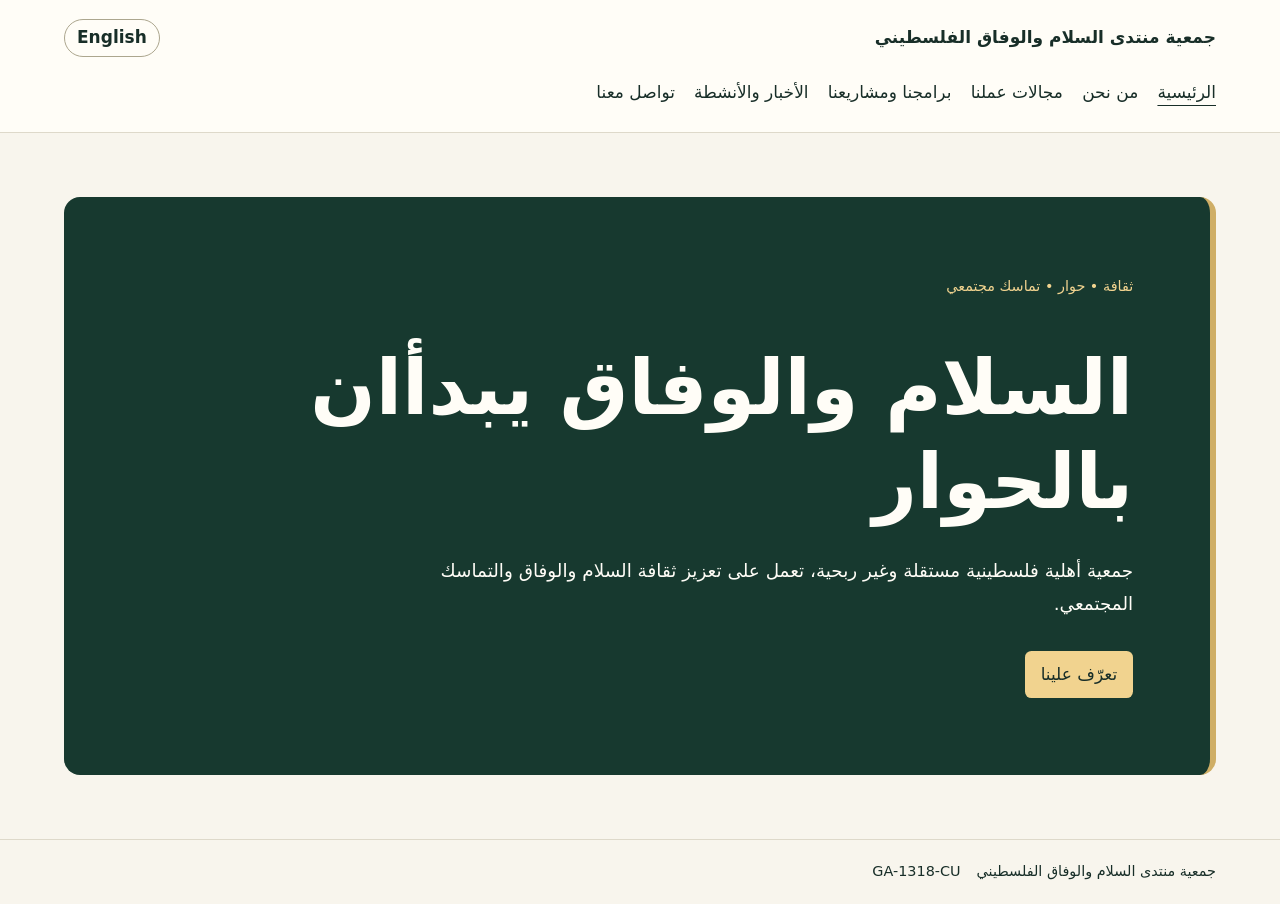
==== index.html @ 1ca6fe99 "Add files via upload" ====
<!doctype html>
<html lang="ar" dir="rtl"><head><meta charset="utf-8"><meta name="viewport" content="width=device-width,initial-scale=1"><title>الرئيسية | جمعية منتدى السلام والوفاق الفلسطيني</title><link rel="stylesheet" href="style.css"></head>
<body><header><div class="brand"><a href="index.html">جمعية منتدى السلام والوفاق الفلسطيني</a><a class="lang" href="en-index.html" lang="en">English</a></div><nav><a href="index.html" aria-current="page">الرئيسية</a><a href="about.html">من نحن</a><a href="work.html">مجالات عملنا</a><a href="programs.html">برامجنا ومشاريعنا</a><a href="news.html">الأخبار والأنشطة</a><a href="contact.html">تواصل معنا</a></nav></header>
<main><section><div class="eyebrow">ثقافة • حوار • تماسك مجتمعي</div><h1>السلام والوفاق يبدأان بالحوار</h1><p>جمعية أهلية فلسطينية مستقلة وغير ربحية، تعمل على تعزيز ثقافة السلام والوفاق والتماسك المجتمعي.</p><a class="button" href="about.html">تعرّف علينا</a></section></main>
<footer>جمعية منتدى السلام والوفاق الفلسطيني <span dir="ltr">GA-1318-CU</span></footer></body></html>
---- style.css ----
*{box-sizing:border-box}body{margin:0;background:#f8f5ed;color:#182e28;font:17px/1.75 system-ui,Arial,sans-serif;min-height:100vh;display:flex;flex-direction:column}a{color:inherit}header,footer{padding:1.2rem max(5vw,1rem)}header{background:#fffdf7;border-bottom:1px solid #ded9ca}.brand{display:flex;justify-content:space-between;gap:1rem;align-items:center;font-weight:750}.brand a,nav a,.button{text-decoration:none}nav{display:flex;flex-wrap:wrap;gap:.3rem 1.2rem;margin-top:1rem}nav a{padding:.3rem 0}nav a[aria-current],nav a:hover{text-decoration:underline;text-underline-offset:.4em}.lang{border:1px solid #aca68e;padding:.2rem .75rem;border-radius:3rem}main{flex:1;padding:clamp(1rem,5vw,5rem)}section{padding:clamp(1.5rem,6vw,6rem);border-radius:1rem;background:#17392f;color:#fffdf7;border-inline-start:6px solid #cfae66}.eyebrow{color:#f1d38f;font-size:.9rem}h1{font-size:clamp(2.25rem,6vw,5rem);line-height:1.22;margin:.55em 0 .35em;max-width:20ch}p{max-width:60ch;font-size:1.15rem}.button{display:inline-block;background:#f1d38f;color:#182e28;padding:.55rem 1rem;border-radius:.4rem;overflow-wrap:anywhere;margin-top:.8rem}footer{border-top:1px solid #ded9ca;display:flex;flex-wrap:wrap;gap:.4rem 1rem;font-size:.9rem}
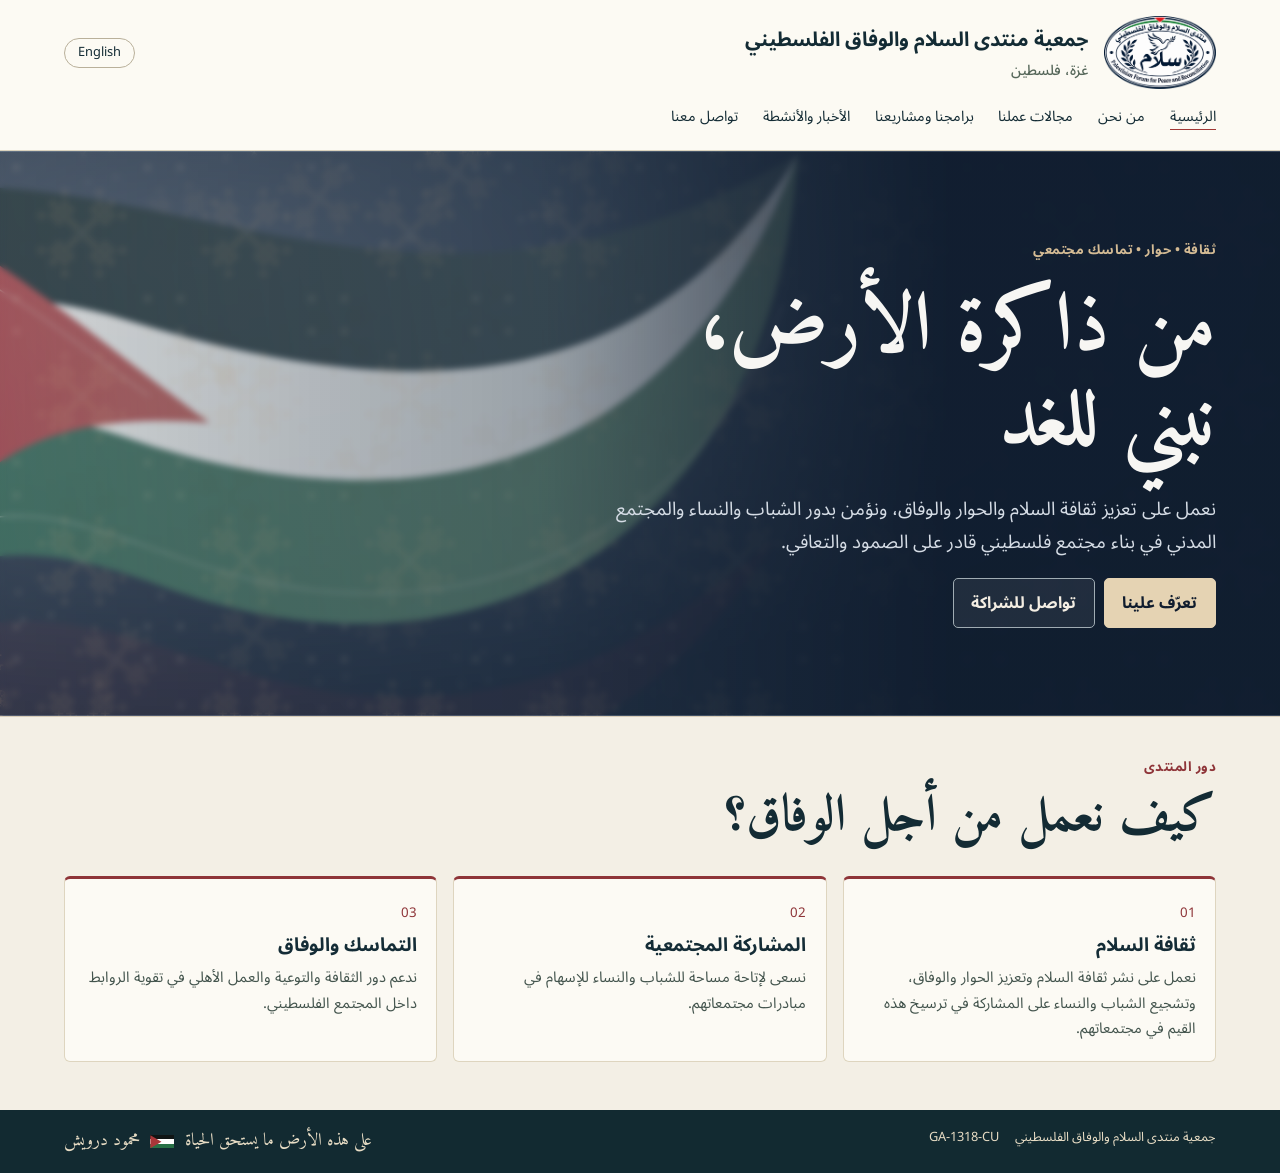
==== commit be8ca9d5: "Add files via upload" ====
--- a/index.html
+++ b/index.html
@@ -1,5 +1,5 @@
 <!doctype html>
-<html lang="ar" dir="rtl"><head><meta charset="utf-8"><meta name="viewport" content="width=device-width,initial-scale=1"><title>الرئيسية | جمعية منتدى السلام والوفاق الفلسطيني</title><link rel="stylesheet" href="style.css"></head>
-<body><header><div class="brand"><a href="index.html">جمعية منتدى السلام والوفاق الفلسطيني</a><a class="lang" href="en-index.html" lang="en">English</a></div><nav><a href="index.html" aria-current="page">الرئيسية</a><a href="about.html">من نحن</a><a href="work.html">مجالات عملنا</a><a href="programs.html">برامجنا ومشاريعنا</a><a href="news.html">الأخبار والأنشطة</a><a href="contact.html">تواصل معنا</a></nav></header>
-<main><section><div class="eyebrow">ثقافة • حوار • تماسك مجتمعي</div><h1>السلام والوفاق يبدأان بالحوار</h1><p>جمعية أهلية فلسطينية مستقلة وغير ربحية، تعمل على تعزيز ثقافة السلام والوفاق والتماسك المجتمعي.</p><a class="button" href="about.html">تعرّف علينا</a></section></main>
-<footer>جمعية منتدى السلام والوفاق الفلسطيني <span dir="ltr">GA-1318-CU</span></footer></body></html>+<html lang="ar" dir="rtl"><head><link rel="icon" href="logo.png"><meta charset="utf-8"><meta name="viewport" content="width=device-width,initial-scale=1"><title>الرئيسية | جمعية منتدى السلام والوفاق الفلسطيني</title><link rel="stylesheet" href="style.css"></head>
+<body><header><div class="brand"><a href="index.html" class="identity"><img src="logo.png" alt=""><span>جمعية منتدى السلام والوفاق الفلسطيني<small>غزة، فلسطين</small></span></a><a class="lang" href="en-index.html" lang="en">English</a></div><nav><a href="index.html" aria-current="page">الرئيسية</a><a href="about.html">من نحن</a><a href="work.html">مجالات عملنا</a><a href="programs.html">برامجنا ومشاريعنا</a><a href="news.html">الأخبار والأنشطة</a><a href="contact.html">تواصل معنا</a></nav></header>
+<main><section class="hero home"><div class="weave" aria-hidden="true"></div><div class="hero-copy"><div class="eyebrow">ثقافة • حوار • تماسك مجتمعي</div><h1>من ذاكرة الأرض، نبني للغد</h1><p>نعمل على تعزيز ثقافة السلام والحوار والوفاق، ونؤمن بدور الشباب والنساء والمجتمع المدني في بناء مجتمع فلسطيني قادر على الصمود والتعافي.</p><a class="button" href="about.html">تعرّف علينا</a><a class="button secondary" href="contact.html">تواصل للشراكة</a></div><div class="flag-art" aria-hidden="true"></div></section><section class="details"><div class="kicker">دور المنتدى</div><h2>كيف نعمل من أجل الوفاق؟</h2><div class="grid"><article><small>01</small><h3>ثقافة السلام</h3><p>نعمل على نشر ثقافة السلام وتعزيز الحوار والوفاق، وتشجيع الشباب والنساء على المشاركة في ترسيخ هذه القيم في مجتمعاتهم.</p></article><article><small>02</small><h3>المشاركة المجتمعية</h3><p>نسعى لإتاحة مساحة للشباب والنساء للإسهام في مبادرات مجتمعاتهم.</p></article><article><small>03</small><h3>التماسك والوفاق</h3><p>ندعم دور الثقافة والتوعية والعمل الأهلي في تقوية الروابط داخل المجتمع الفلسطيني.</p></article></div></section></main>
+<footer>جمعية منتدى السلام والوفاق الفلسطيني <span dir="ltr">GA-1318-CU</span><span class="footer-quote" lang="ar" dir="rtl"><span>على هذه الأرض ما يستحق الحياة</span><span class="flag" role="img" aria-label="علم فلسطين"></span><span>محمود درويش</span></span></footer></body></html>
--- a/style.css
+++ b/style.css
@@ -1 +1,9 @@
-*{box-sizing:border-box}body{margin:0;background:#f8f5ed;color:#182e28;font:17px/1.75 system-ui,Arial,sans-serif;min-height:100vh;display:flex;flex-direction:column}a{color:inherit}header,footer{padding:1.2rem max(5vw,1rem)}header{background:#fffdf7;border-bottom:1px solid #ded9ca}.brand{display:flex;justify-content:space-between;gap:1rem;align-items:center;font-weight:750}.brand a,nav a,.button{text-decoration:none}nav{display:flex;flex-wrap:wrap;gap:.3rem 1.2rem;margin-top:1rem}nav a{padding:.3rem 0}nav a[aria-current],nav a:hover{text-decoration:underline;text-underline-offset:.4em}.lang{border:1px solid #aca68e;padding:.2rem .75rem;border-radius:3rem}main{flex:1;padding:clamp(1rem,5vw,5rem)}section{padding:clamp(1.5rem,6vw,6rem);border-radius:1rem;background:#17392f;color:#fffdf7;border-inline-start:6px solid #cfae66}.eyebrow{color:#f1d38f;font-size:.9rem}h1{font-size:clamp(2.25rem,6vw,5rem);line-height:1.22;margin:.55em 0 .35em;max-width:20ch}p{max-width:60ch;font-size:1.15rem}.button{display:inline-block;background:#f1d38f;color:#182e28;padding:.55rem 1rem;border-radius:.4rem;overflow-wrap:anywhere;margin-top:.8rem}footer{border-top:1px solid #ded9ca;display:flex;flex-wrap:wrap;gap:.4rem 1rem;font-size:.9rem}
+@import url('https://fonts.googleapis.com/css2?family=Amiri:wght@700&family=Noto+Sans+Arabic:wght@400;500;600;700&display=swap');
+*{box-sizing:border-box}body{margin:0;background:#f3efe5;color:#132b34;font:16px/1.75 'Noto Sans Arabic',Tahoma,Arial,sans-serif;min-height:100vh;display:flex;flex-direction:column}a{color:inherit}a:focus-visible{outline:3px solid #c18e43;outline-offset:4px}header,footer{padding:1rem max(5vw,1rem)}header{background:#fcfaf3;border-bottom:1px solid #dbd3be}.brand,.identity{display:flex;align-items:center;gap:1rem}.brand{justify-content:space-between}.identity{font-size:clamp(.85rem,2vw,1.24rem);font-weight:700}.identity img{width:clamp(70px,9vw,112px);height:auto}.identity small{display:block;font-size:.72em;color:#56675a;font-weight:500}.brand a,nav a,.button{text-decoration:none}nav{display:flex;flex-wrap:wrap;gap:.2rem 1.55rem;margin-top:.7rem;font-size:.9rem}nav a{padding:.25rem 0}nav a[aria-current],nav a:hover{text-decoration:underline;text-decoration-color:#a13835;text-underline-offset:.55em}.lang{border:1px solid #b9b09a;padding:.18rem .8rem;border-radius:3rem;font-size:.8rem}main{flex:1}.hero{position:relative;isolation:isolate;overflow:hidden;display:grid;grid-template-columns:minmax(0,1.55fr) minmax(0,.65fr);align-items:center;gap:clamp(1rem,5vw,6rem);padding:clamp(2rem,6vw,6rem) max(5vw,1rem);min-height:410px;color:#fffaf0;background:radial-gradient(ellipse at 20% 12%,#466254 0%,transparent 53%),linear-gradient(125deg,#112933,#142e2e 54%,#111c28)}.hero.home{min-height:500px}.weave{position:absolute;z-index:-1;inset:0;background:url('tatreez.svg') center/164px;opacity:.23;mask-image:linear-gradient(90deg,#000 0%,#000 25%,transparent 74%)}[dir=ltr] .weave{transform:scaleX(-1)}.hero-copy{position:relative}.eyebrow,.kicker{font-size:.83rem;font-weight:700;letter-spacing:.035em}.eyebrow{color:#eac591}h1,h2,h3,p{margin:0}h1,h2{font-family:Georgia,serif;line-height:1.16}[dir=rtl] h1,[dir=rtl] h2{font-family:Amiri,'Times New Roman',serif}h1{font-size:clamp(2.8rem,6.4vw,6.5rem);margin:.25em 0;max-width:16ch}h2{font-size:clamp(2rem,4vw,3.6rem);margin:.18em 0 .55em}.hero p{max-width:56ch;color:#eeeee2;font-size:clamp(.95rem,1.55vw,1.17rem)}.button{display:inline-block;background:#edcb94;color:#162b32;padding:.62rem 1.1rem;border:1px solid #edcb94;border-radius:5px;margin:1.25rem 0 0;margin-inline-end:.55rem;font-weight:700;overflow-wrap:anywhere}.button.secondary{background:#ffffff10;color:#fffaf0}.glass{justify-self:center;width:min(100%,325px);padding:2rem;border-radius:12px;background:linear-gradient(140deg,#ffffff32,#ffffff0d);border:1px solid #ffffff66;box-shadow:0 20px 55px #0004;backdrop-filter:blur(3px);transform:rotate(-4deg);text-align:center}.glass strong,.glass span{display:block}.glass strong{font:700 clamp(2rem,4.8vw,4.8rem)/1.35 Georgia,serif}[dir=rtl] .glass strong{font-family:Amiri,'Times New Roman',serif}.glass span{color:#f4dab1;font-size:.82rem}.flag{position:relative;width:44px;height:24px;margin:0 auto .7rem;background:linear-gradient(#101515 33.33%,#fff 33.33% 66.66%,#297147 66.66%)}.flag:after{content:'';position:absolute;inset:0;background:#a93639;clip-path:polygon(0 0,46% 50%,0 100%)}.details{padding:2.4rem max(5vw,1rem) 3rem}.kicker,article small{color:#8e3438}.grid{display:grid;grid-template-columns:repeat(auto-fit,minmax(min(100%,240px),1fr));gap:1rem}.grid article{background:#fcfaf4;border:1px solid #ded5bf;border-top:3px solid #a38a61;padding:1.2rem;border-radius:6px}.grid h3{margin:.2rem 0;color:#142c36}.grid p{font-size:.92rem;color:#43544d}footer{background:#122a31;color:#e8ddc5;display:flex;flex-wrap:wrap;gap:.4rem 1rem;font-size:.8rem}@media(max-width:690px){.hero{grid-template-columns:1fr;gap:1.5rem}.hero.home{min-height:0}.glass{justify-self:start;transform:none;padding:.8rem 1rem;max-width:220px}.glass strong{font-size:2rem}.weave{mask-image:none;opacity:.13}nav{gap:.15rem .85rem}}
+/* The Palestinian flag is expressed as fabric across the opening section. */
+.hero{background:#efe8db;color:#152c30;grid-template-columns:minmax(0,1.12fr) minmax(0,.95fr);gap:0;padding-block:clamp(2rem,5vw,5rem)}.hero-copy{z-index:1}.hero p{color:#3b514b}.eyebrow{color:#8e3438}.button{background:#183d34;border-color:#183d34;color:#fffaf0}.button.secondary{background:#fff9;color:#183d34;border-color:#577062}.flag-art{position:relative;align-self:stretch;min-height:330px;background:url('flag-ribbons.svg') no-repeat center/contain;margin-inline-end:-5vw}.flag-art::after{content:'';position:absolute;inset:5% 0 2%;background:url('tatreez.svg') center/140px;mix-blend-mode:multiply;opacity:.28;mask-image:linear-gradient(135deg,transparent,#000 38%,transparent 90%);pointer-events:none}.weave{opacity:.23;mask-image:none;background-position:top left}.details{border-top:1px solid #d9cdb8}.grid article{border-top-color:#8e3438}[dir=ltr] .flag-art{transform:scaleX(-1)}@media(max-width:690px){.hero{grid-template-columns:1fr}.flag-art{min-height:180px;margin-inline-end:0}}
+.hero{background:radial-gradient(ellipse at 15% 20%,#465363,#101c2e 70%);color:#f7f6f3;isolation:isolate}.hero-copy{padding-block:1.5rem}.hero p{color:#d5dce5}.eyebrow{color:#d4bb94}.flag-art{position:absolute;inset:-15% auto -25% -9%;width:75%;z-index:-2;margin:0;background-size:contain;opacity:.9;transform:rotate(-10deg)}[dir=ltr] .flag-art{inset:-15% -9% -25% auto;transform:scaleX(-1) rotate(-10deg)}.hero::after{content:'';position:absolute;inset:0;z-index:-1;background:linear-gradient(90deg,#8190a23b,#34465a70 42%,#111e30f5 74%);backdrop-filter:blur(3px);border-block:1px solid #b5c7da40;pointer-events:none}[dir=ltr] .hero::after{background:linear-gradient(270deg,#8190a23b,#34465a70 42%,#111e30f5 74%)}.button{background:#e5d3b3;border-color:#e5d3b3;color:#101c2e}.button.secondary{color:#f4eee3;background:#ffffff12;border-color:#a0acb3}@media(max-width:690px){.flag-art,[dir=ltr] .flag-art{width:140%;opacity:.48}.hero::after,[dir=ltr] .hero::after{background:#1825389c}}
+.footer-quote{margin-inline-start:auto;font-size:1.1rem;font-family:Amiri,"Times New Roman",serif}
+.footer-quote .flag{display:inline-block;vertical-align:middle;width:24px;height:13px;margin:0 .45em}
+
+.footer-quote{display:inline-flex;align-items:center;flex-wrap:wrap;gap:.65rem}.footer-quote .flag{flex:0 0 24px;margin:0}
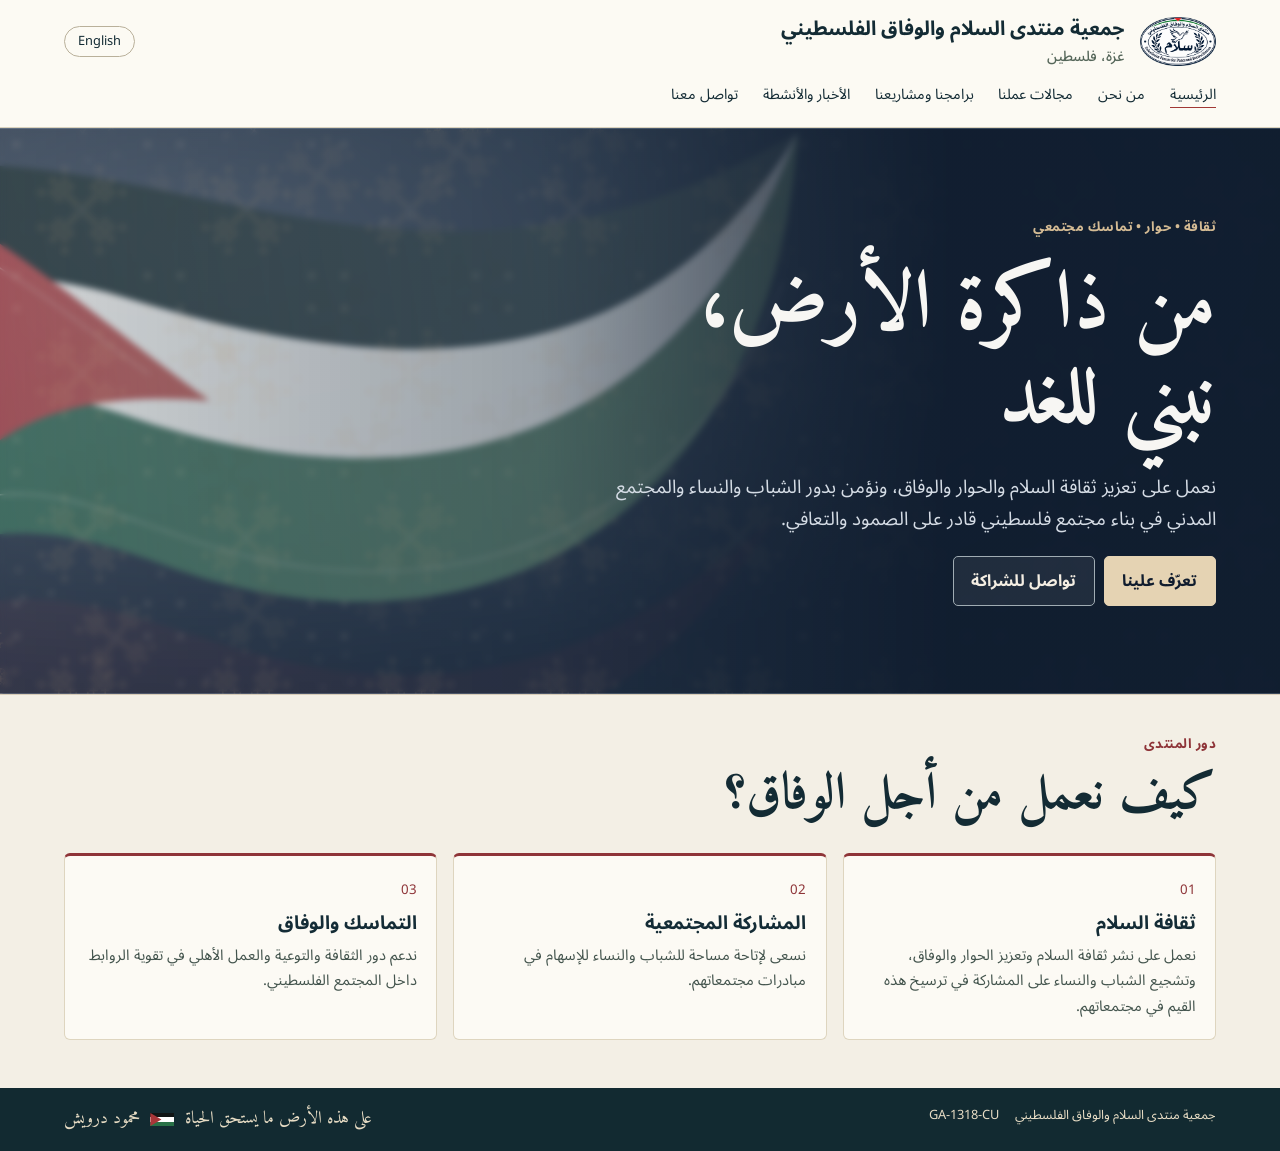
==== commit 573b13a7: "Add files via upload" ====
--- a/index.html
+++ b/index.html
@@ -1,5 +1,5 @@
 <!doctype html>
-<html lang="ar" dir="rtl"><head><link rel="icon" href="logo.png"><meta charset="utf-8"><meta name="viewport" content="width=device-width,initial-scale=1"><title>الرئيسية | جمعية منتدى السلام والوفاق الفلسطيني</title><link rel="stylesheet" href="style.css"></head>
-<body><header><div class="brand"><a href="index.html" class="identity"><img src="logo.png" alt=""><span>جمعية منتدى السلام والوفاق الفلسطيني<small>غزة، فلسطين</small></span></a><a class="lang" href="en-index.html" lang="en">English</a></div><nav><a href="index.html" aria-current="page">الرئيسية</a><a href="about.html">من نحن</a><a href="work.html">مجالات عملنا</a><a href="programs.html">برامجنا ومشاريعنا</a><a href="news.html">الأخبار والأنشطة</a><a href="contact.html">تواصل معنا</a></nav></header>
+<html lang="ar" dir="rtl"><head><link rel="icon" href="logo.png"><meta charset="utf-8"><meta name="viewport" content="width=device-width,initial-scale=1"><title>الرئيسية | جمعية منتدى السلام والوفاق الفلسطيني</title><link rel="stylesheet" href="pfpr-theme-v2.css"></head>
+<body><header><div class="brand"><a href="index.html" class="identity"><img src="logo.png" alt="" width="76" style="width:76px;max-width:100%;height:auto"><span>جمعية منتدى السلام والوفاق الفلسطيني<small style="display:block">غزة، فلسطين</small></span></a><a class="lang" href="en-index.html" lang="en">English</a></div><nav><a href="index.html" aria-current="page">الرئيسية</a><a href="about.html">من نحن</a><a href="work.html">مجالات عملنا</a><a href="programs.html">برامجنا ومشاريعنا</a><a href="news.html">الأخبار والأنشطة</a><a href="contact.html">تواصل معنا</a></nav></header>
 <main><section class="hero home"><div class="weave" aria-hidden="true"></div><div class="hero-copy"><div class="eyebrow">ثقافة • حوار • تماسك مجتمعي</div><h1>من ذاكرة الأرض، نبني للغد</h1><p>نعمل على تعزيز ثقافة السلام والحوار والوفاق، ونؤمن بدور الشباب والنساء والمجتمع المدني في بناء مجتمع فلسطيني قادر على الصمود والتعافي.</p><a class="button" href="about.html">تعرّف علينا</a><a class="button secondary" href="contact.html">تواصل للشراكة</a></div><div class="flag-art" aria-hidden="true"></div></section><section class="details"><div class="kicker">دور المنتدى</div><h2>كيف نعمل من أجل الوفاق؟</h2><div class="grid"><article><small>01</small><h3>ثقافة السلام</h3><p>نعمل على نشر ثقافة السلام وتعزيز الحوار والوفاق، وتشجيع الشباب والنساء على المشاركة في ترسيخ هذه القيم في مجتمعاتهم.</p></article><article><small>02</small><h3>المشاركة المجتمعية</h3><p>نسعى لإتاحة مساحة للشباب والنساء للإسهام في مبادرات مجتمعاتهم.</p></article><article><small>03</small><h3>التماسك والوفاق</h3><p>ندعم دور الثقافة والتوعية والعمل الأهلي في تقوية الروابط داخل المجتمع الفلسطيني.</p></article></div></section></main>
 <footer>جمعية منتدى السلام والوفاق الفلسطيني <span dir="ltr">GA-1318-CU</span><span class="footer-quote" lang="ar" dir="rtl"><span>على هذه الأرض ما يستحق الحياة</span><span class="flag" role="img" aria-label="علم فلسطين"></span><span>محمود درويش</span></span></footer></body></html>
--- a/pfpr-theme-v2.css
+++ b/pfpr-theme-v2.css
@@ -0,0 +1,11 @@
+@import url('https://fonts.googleapis.com/css2?family=Amiri:wght@700&family=Noto+Sans+Arabic:wght@400;500;600;700&display=swap');
+*{box-sizing:border-box}body{margin:0;background:#f3efe5;color:#132b34;font:16px/1.75 'Noto Sans Arabic',Tahoma,Arial,sans-serif;min-height:100vh;display:flex;flex-direction:column}a{color:inherit}a:focus-visible{outline:3px solid #c18e43;outline-offset:4px}header,footer{padding:1rem max(5vw,1rem)}header{background:#fcfaf3;border-bottom:1px solid #dbd3be}.brand,.identity{display:flex;align-items:center;gap:1rem}.brand{justify-content:space-between}.identity{font-size:clamp(.85rem,2vw,1.24rem);font-weight:700}.identity img{width:clamp(70px,9vw,112px);height:auto}.identity small{display:block;font-size:.72em;color:#56675a;font-weight:500}.brand a,nav a,.button{text-decoration:none}nav{display:flex;flex-wrap:wrap;gap:.2rem 1.55rem;margin-top:.7rem;font-size:.9rem}nav a{padding:.25rem 0}nav a[aria-current],nav a:hover{text-decoration:underline;text-decoration-color:#a13835;text-underline-offset:.55em}.lang{border:1px solid #b9b09a;padding:.18rem .8rem;border-radius:3rem;font-size:.8rem}main{flex:1}.hero{position:relative;isolation:isolate;overflow:hidden;display:grid;grid-template-columns:minmax(0,1.55fr) minmax(0,.65fr);align-items:center;gap:clamp(1rem,5vw,6rem);padding:clamp(2rem,6vw,6rem) max(5vw,1rem);min-height:410px;color:#fffaf0;background:radial-gradient(ellipse at 20% 12%,#466254 0%,transparent 53%),linear-gradient(125deg,#112933,#142e2e 54%,#111c28)}.hero.home{min-height:500px}.weave{position:absolute;z-index:-1;inset:0;background:url('tatreez.svg') center/164px;opacity:.23;mask-image:linear-gradient(90deg,#000 0%,#000 25%,transparent 74%)}[dir=ltr] .weave{transform:scaleX(-1)}.hero-copy{position:relative}.eyebrow,.kicker{font-size:.83rem;font-weight:700;letter-spacing:.035em}.eyebrow{color:#eac591}h1,h2,h3,p{margin:0}h1,h2{font-family:Georgia,serif;line-height:1.16}[dir=rtl] h1,[dir=rtl] h2{font-family:Amiri,'Times New Roman',serif}h1{font-size:clamp(2.8rem,6.4vw,6.5rem);margin:.25em 0;max-width:16ch}h2{font-size:clamp(2rem,4vw,3.6rem);margin:.18em 0 .55em}.hero p{max-width:56ch;color:#eeeee2;font-size:clamp(.95rem,1.55vw,1.17rem)}.button{display:inline-block;background:#edcb94;color:#162b32;padding:.62rem 1.1rem;border:1px solid #edcb94;border-radius:5px;margin:1.25rem 0 0;margin-inline-end:.55rem;font-weight:700;overflow-wrap:anywhere}.button.secondary{background:#ffffff10;color:#fffaf0}.glass{justify-self:center;width:min(100%,325px);padding:2rem;border-radius:12px;background:linear-gradient(140deg,#ffffff32,#ffffff0d);border:1px solid #ffffff66;box-shadow:0 20px 55px #0004;backdrop-filter:blur(3px);transform:rotate(-4deg);text-align:center}.glass strong,.glass span{display:block}.glass strong{font:700 clamp(2rem,4.8vw,4.8rem)/1.35 Georgia,serif}[dir=rtl] .glass strong{font-family:Amiri,'Times New Roman',serif}.glass span{color:#f4dab1;font-size:.82rem}.flag{position:relative;width:44px;height:24px;margin:0 auto .7rem;background:linear-gradient(#101515 33.33%,#fff 33.33% 66.66%,#297147 66.66%)}.flag:after{content:'';position:absolute;inset:0;background:#a93639;clip-path:polygon(0 0,46% 50%,0 100%)}.details{padding:2.4rem max(5vw,1rem) 3rem}.kicker,article small{color:#8e3438}.grid{display:grid;grid-template-columns:repeat(auto-fit,minmax(min(100%,240px),1fr));gap:1rem}.grid article{background:#fcfaf4;border:1px solid #ded5bf;border-top:3px solid #a38a61;padding:1.2rem;border-radius:6px}.grid h3{margin:.2rem 0;color:#142c36}.grid p{font-size:.92rem;color:#43544d}footer{background:#122a31;color:#e8ddc5;display:flex;flex-wrap:wrap;gap:.4rem 1rem;font-size:.8rem}@media(max-width:690px){.hero{grid-template-columns:1fr;gap:1.5rem}.hero.home{min-height:0}.glass{justify-self:start;transform:none;padding:.8rem 1rem;max-width:220px}.glass strong{font-size:2rem}.weave{mask-image:none;opacity:.13}nav{gap:.15rem .85rem}}
+/* The Palestinian flag is expressed as fabric across the opening section. */
+.hero{background:#efe8db;color:#152c30;grid-template-columns:minmax(0,1.12fr) minmax(0,.95fr);gap:0;padding-block:clamp(2rem,5vw,5rem)}.hero-copy{z-index:1}.hero p{color:#3b514b}.eyebrow{color:#8e3438}.button{background:#183d34;border-color:#183d34;color:#fffaf0}.button.secondary{background:#fff9;color:#183d34;border-color:#577062}.flag-art{position:relative;align-self:stretch;min-height:330px;background:url('flag-ribbons.svg') no-repeat center/contain;margin-inline-end:-5vw}.flag-art::after{content:'';position:absolute;inset:5% 0 2%;background:url('tatreez.svg') center/140px;mix-blend-mode:multiply;opacity:.28;mask-image:linear-gradient(135deg,transparent,#000 38%,transparent 90%);pointer-events:none}.weave{opacity:.23;mask-image:none;background-position:top left}.details{border-top:1px solid #d9cdb8}.grid article{border-top-color:#8e3438}[dir=ltr] .flag-art{transform:scaleX(-1)}@media(max-width:690px){.hero{grid-template-columns:1fr}.flag-art{min-height:180px;margin-inline-end:0}}
+.hero{background:radial-gradient(ellipse at 15% 20%,#465363,#101c2e 70%);color:#f7f6f3;isolation:isolate}.hero-copy{padding-block:1.5rem}.hero p{color:#d5dce5}.eyebrow{color:#d4bb94}.flag-art{position:absolute;inset:-15% auto -25% -9%;width:75%;z-index:-2;margin:0;background-size:contain;opacity:.9;transform:rotate(-10deg)}[dir=ltr] .flag-art{inset:-15% -9% -25% auto;transform:scaleX(-1) rotate(-10deg)}.hero::after{content:'';position:absolute;inset:0;z-index:-1;background:linear-gradient(90deg,#8190a23b,#34465a70 42%,#111e30f5 74%);backdrop-filter:blur(3px);border-block:1px solid #b5c7da40;pointer-events:none}[dir=ltr] .hero::after{background:linear-gradient(270deg,#8190a23b,#34465a70 42%,#111e30f5 74%)}.button{background:#e5d3b3;border-color:#e5d3b3;color:#101c2e}.button.secondary{color:#f4eee3;background:#ffffff12;border-color:#a0acb3}@media(max-width:690px){.flag-art,[dir=ltr] .flag-art{width:140%;opacity:.48}.hero::after,[dir=ltr] .hero::after{background:#1825389c}}
+.footer-quote{margin-inline-start:auto;font-size:1.1rem;font-family:Amiri,"Times New Roman",serif}
+.footer-quote .flag{display:inline-block;vertical-align:middle;width:24px;height:13px;margin:0 .45em}
+
+.footer-quote{display:inline-flex;align-items:center;flex-wrap:wrap;gap:.65rem}.footer-quote .flag{flex:0 0 24px;margin:0}
+
+.identity img{width:76px;flex:0 0 auto}.identity small{display:block;margin-top:.2rem}.identity{min-width:0;line-height:1.4}
